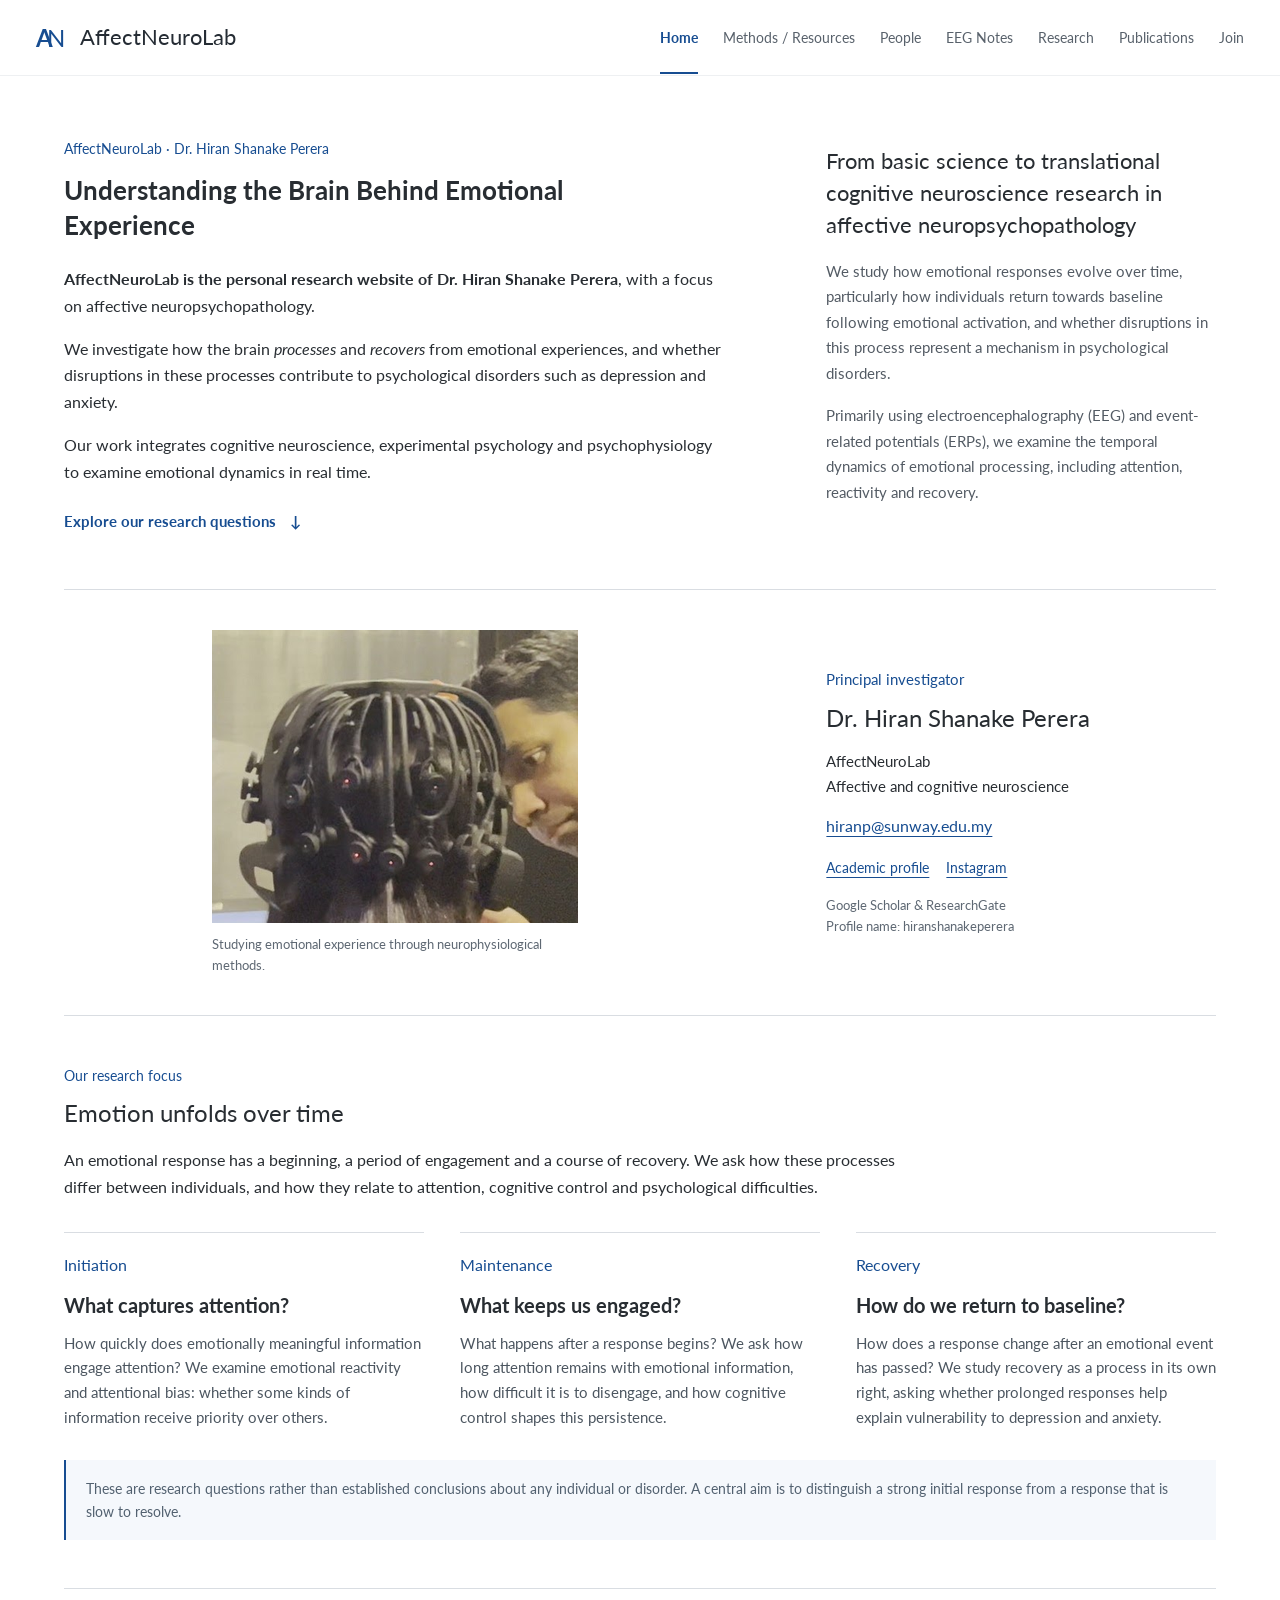
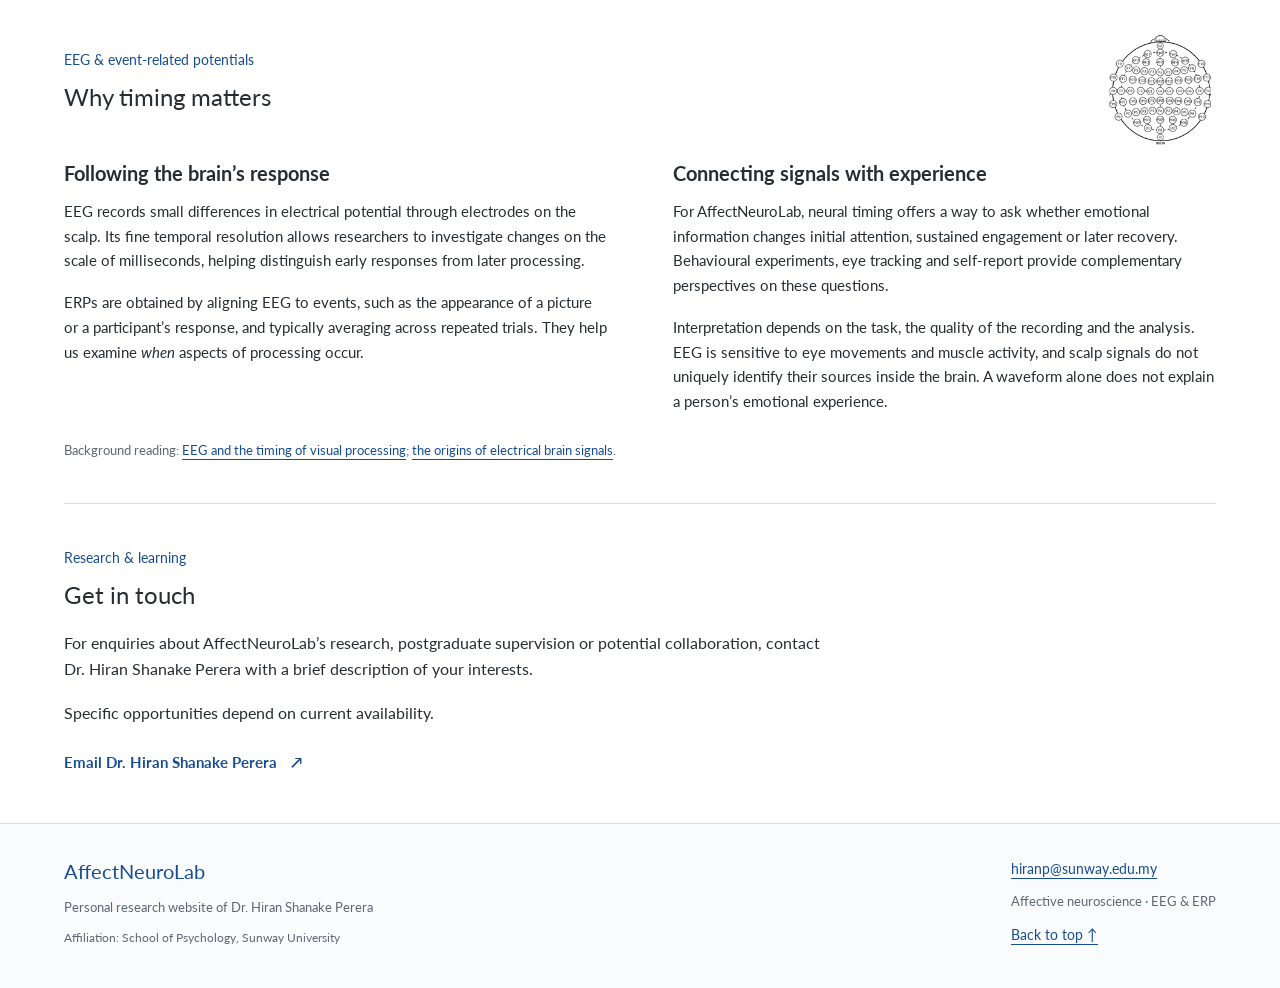
==== index.html @ 10a60ac0 "Publish AffectNeuroLab research website" ====
<!doctype html>
<html lang="en">
<head>
  <meta charset="utf-8">
  <meta name="viewport" content="width=device-width, initial-scale=1">
  <title>AffectNeuroLab | Dr. Hiran Shanake Perera</title>
  <meta name="description" content="AffectNeuroLab is the personal research website of Dr. Hiran Shanake Perera, exploring emotional processing, attention and recovery using EEG, ERP and experimental psychology.">
  <meta name="author" content="Dr. Hiran Shanake Perera">
  <meta property="og:type" content="website">
  <meta property="og:title" content="AffectNeuroLab | Dr. Hiran Shanake Perera">
  <meta property="og:description" content="Understanding the brain behind emotional experience. The personal research website of Dr. Hiran Shanake Perera, focused on affective and cognitive neuroscience.">
  <link rel="canonical" href="https://neuro-affect.github.io/">
  <meta property="og:url" content="https://neuro-affect.github.io/">
  <meta name="theme-color" content="#174d91">
  <link rel="icon" type="image/svg+xml" href="data:image/svg+xml,%3Csvg xmlns='http://www.w3.org/2000/svg' viewBox='0 0 32 32'%3E%3Crect width='32' height='32' rx='5' fill='%23174d91'/%3E%3Cpath d='M3 17h6l3-8 5 16 4-12 3 4h5' fill='none' stroke='white' stroke-width='2'/%3E%3C/svg%3E">
  <link rel="stylesheet" href="styles.css">
  <script type="application/ld+json">{"@context": "https://schema.org", "@graph": [{"@type": "ResearchOrganization", "@id": "https://neuro-affect.github.io/#lab", "name": "AffectNeuroLab", "description": "Affective and cognitive neuroscience research focused on the initiation, maintenance and recovery of emotional responses.", "member": {"@id": "https://neuro-affect.github.io/#pi"}, "url": "https://neuro-affect.github.io/"}, {"@type": "Person", "@id": "https://neuro-affect.github.io/#pi", "name": "Dr. Hiran Shanake Perera", "jobTitle": "Principal Investigator, AffectNeuroLab", "affiliation": {"@id": "https://neuro-affect.github.io/#lab"}, "email": "hiranp@sunway.edu.my"}, {"@type": "WebPage", "name": "AffectNeuroLab | Dr. Hiran Shanake Perera", "about": {"@id": "https://neuro-affect.github.io/#lab"}, "author": {"@id": "https://neuro-affect.github.io/#pi"}, "inLanguage": "en", "description": "Personal research website of Dr. Hiran Shanake Perera.", "url": "https://neuro-affect.github.io/"}]}</script>
</head>
<body>
  <a class="skip-link" href="#main">Skip to content</a>
  <header class="site-header">
    <a class="brand" href="./" aria-label="AffectNeuroLab home"><span class="brand-mark" aria-hidden="true">A<span>N</span></span>AffectNeuroLab</a>
    <button class="menu-toggle" type="button" aria-expanded="false" aria-controls="primary-nav">Menu <span aria-hidden="true">☰</span></button>
    <nav id="primary-nav" aria-label="Main navigation"><a href="index.html" aria-current="page">Home</a><a href="methods.html">Methods / Resources</a><a href="people.html">People</a><a href="eeg-notes.html">EEG Notes</a><a href="research.html">Research</a><a href="publications.html">Publications</a><a href="join.html">Join</a></nav>
  </header>

  <main id="main" class="container">
    <section class="intro two-column" aria-labelledby="intro-title">
      <div>
        <p class="eyebrow">AffectNeuroLab · Dr. Hiran Shanake Perera</p>
        <h1 id="intro-title">Understanding the Brain Behind Emotional Experience</h1>
        <p><strong>AffectNeuroLab is the personal research website of Dr. Hiran Shanake Perera</strong>, with a focus on affective neuropsychopathology.</p>
        <p>We investigate how the brain <em>processes</em> and <em>recovers</em> from emotional experiences, and whether disruptions in these processes contribute to psychological disorders such as depression and anxiety.</p>
        <p>Our work integrates cognitive neuroscience, experimental psychology and psychophysiology to examine emotional dynamics in real time.</p>
        <a class="text-link" href="#research-focus">Explore our research questions <span aria-hidden="true">↓</span></a>
      </div>
      <aside class="intro-aside">
        <h2>From basic science to translational cognitive neuroscience research in affective neuropsychopathology</h2>
        <p>We study how emotional responses evolve over time, particularly how individuals return towards baseline following emotional activation, and whether disruptions in this process represent a mechanism in psychological disorders.</p>
        <p>Primarily using electroencephalography (EEG) and event-related potentials (ERPs), we examine the temporal dynamics of emotional processing, including attention, reactivity and recovery.</p>
      </aside>
    </section>

    <section class="pi-section two-column ruled" aria-labelledby="pi-title">
      <figure class="pi-photo">
        <img src="pi-eeg.png" width="366" height="293" alt="Dr. Hiran Shanake Perera beside a participant wearing an EEG cap">
        <figcaption>Studying emotional experience through neurophysiological methods.</figcaption>
      </figure>
      <div class="pi-details">
        <p class="eyebrow">Principal investigator</p>
        <h2 id="pi-title">Dr. Hiran Shanake Perera</h2>
        <p>AffectNeuroLab<br>Affective and cognitive neuroscience</p>
        <a class="contact-link" href="mailto:hiranp@sunway.edu.my">hiranp@sunway.edu.my</a>
        <ul class="profile-links" aria-label="Principal Investigator profiles">
          <li><a href="https://tinyurl.com/HSProfile">Academic profile</a></li>
          <li><a href="https://www.instagram.com/hiranshanakeperera/">Instagram</a></li>
        </ul>
        <p class="profile-note">Google Scholar &amp; ResearchGate<br><span>Profile name: hiranshanakeperera</span></p>
      </div>
    </section>

    <section id="research-focus" class="research-section ruled" aria-labelledby="research-title">
      <p class="eyebrow">Our research focus</p>
      <h2 id="research-title">Emotion unfolds over time</h2>
      <p class="section-lead">An emotional response has a beginning, a period of engagement and a course of recovery. We ask how these processes differ between individuals, and how they relate to attention, cognitive control and psychological difficulties.</p>
      <div class="stages">
        <article><span class="stage-number">Initiation</span><h3>What captures attention?</h3><p>How quickly does emotionally meaningful information engage attention? We examine emotional reactivity and attentional bias: whether some kinds of information receive priority over others.</p></article>
        <article><span class="stage-number">Maintenance</span><h3>What keeps us engaged?</h3><p>What happens after a response begins? We ask how long attention remains with emotional information, how difficult it is to disengage, and how cognitive control shapes this persistence.</p></article>
        <article><span class="stage-number">Recovery</span><h3>How do we return to baseline?</h3><p>How does a response change after an emotional event has passed? We study recovery as a process in its own right, asking whether prolonged responses help explain vulnerability to depression and anxiety.</p></article>
      </div>
      <p class="research-note">These are research questions rather than established conclusions about any individual or disorder. A central aim is to distinguish a strong initial response from a response that is slow to resolve.</p>
    </section>

    <section class="eeg-section ruled" aria-labelledby="eeg-title">
      <div class="eeg-heading"><div><p class="eyebrow">EEG &amp; event-related potentials</p><h2 id="eeg-title">Why timing matters</h2></div><img src="electrode-layout.png" width="185" height="195" alt="Scalp electrode placement diagram from the original lab website" loading="lazy"></div>
      <div class="method-columns">
        <article><h3>Following the brain’s response</h3><p>EEG records small differences in electrical potential through electrodes on the scalp. Its fine temporal resolution allows researchers to investigate changes on the scale of milliseconds, helping distinguish early responses from later processing.</p><p>ERPs are obtained by aligning EEG to events, such as the appearance of a picture or a participant’s response, and typically averaging across repeated trials. They help us examine <em>when</em> aspects of processing occur.</p></article>
        <article><h3>Connecting signals with experience</h3><p>For AffectNeuroLab, neural timing offers a way to ask whether emotional information changes initial attention, sustained engagement or later recovery. Behavioural experiments, eye tracking and self-report provide complementary perspectives on these questions.</p><p>Interpretation depends on the task, the quality of the recording and the analysis. EEG is sensitive to eye movements and muscle activity, and scalp signals do not uniquely identify their sources inside the brain. A waveform alone does not explain a person’s emotional experience.</p></article>
      </div>
      <p class="source-note">Background reading: <a href="https://www.nature.com/articles/s41598-017-16377-3">EEG and the timing of visual processing</a>; <a href="https://www.nature.com/articles/nrn3241">the origins of electrical brain signals</a>.</p>
    </section>

    <section class="contact-section ruled" aria-labelledby="connect-title">
      <div><p class="eyebrow">Research &amp; learning</p><h2 id="connect-title">Get in touch</h2><p>For enquiries about AffectNeuroLab’s research, postgraduate supervision or potential collaboration, contact Dr. Hiran Shanake Perera with a brief description of your interests.</p><p>Specific opportunities depend on current availability.</p><a class="text-link" href="mailto:hiranp@sunway.edu.my">Email Dr. Hiran Shanake Perera <span aria-hidden="true">↗</span></a></div>
    </section>
  </main>

  <footer><div class="container footer-inner"><div><strong>AffectNeuroLab</strong><p>Personal research website of Dr. Hiran Shanake Perera</p><p class="footer-affiliation">Affiliation: School of Psychology, Sunway University</p></div><div><a href="mailto:hiranp@sunway.edu.my">hiranp@sunway.edu.my</a><p>Affective neuroscience · EEG &amp; ERP</p><a href="#main">Back to top ↑</a></div></div></footer>
<script src="main.js"></script>
</body>
</html>
---- styles.css ----
@font-face{font-family:Lato;src:url("Lato-Regular.ttf") format("truetype");font-style:normal;font-weight:400;font-display:swap}
@font-face{font-family:Lato;src:url("Lato-Bold.ttf") format("truetype");font-style:normal;font-weight:700;font-display:swap}
@font-face{font-family:Lato;src:url("Lato-Italic.ttf") format("truetype");font-style:italic;font-weight:400;font-display:swap}
:root{--blue:#174d91;--ink:#282d32;--muted:#5e6873;--line:#d9dde2;--pale:#f5f8fc;--max:1152px}*{box-sizing:border-box}html{scroll-behavior:smooth;scroll-padding-top:35px}body{margin:0;background:#fff;color:var(--ink);font-family:Lato,Arial,sans-serif;font-size:16px;line-height:1.65}a{color:var(--blue);text-underline-offset:4px}a:hover{text-decoration-thickness:2px}button{font:inherit}a:focus-visible,button:focus-visible{outline:3px solid #377bc9;outline-offset:5px}img{max-width:100%;height:auto;display:block}h1,h2,h3,p,figure{margin:0}p+p{margin-top:17px}h1{font-size:26px;line-height:1.35;font-weight:700;letter-spacing:0;margin:13px 0 23px;max-width:580px}h2{font-size:24px;font-weight:400;line-height:1.4;letter-spacing:0;margin-bottom:18px}h3{font-size:20px;line-height:1.4;font-weight:700;margin:12px 0}strong{font-weight:700}.container{width:min(var(--max),calc(100% - 64px));margin:auto}.site-header{min-height:76px;padding:0 36px;display:flex;align-items:center;justify-content:space-between;gap:26px;border-bottom:1px solid #eef0f2}.brand{display:inline-flex;align-items:center;gap:16px;text-decoration:none;color:#252c34;font-size:22px;font-weight:400;white-space:nowrap}.brand-mark{font-size:24px;letter-spacing:-6px;font-weight:650;color:var(--blue);padding-right:5px}.brand-mark span{font-weight:400}.site-header nav{display:flex;align-items:center;gap:25px}.site-header nav a,.site-header nav button{border:0;background:none;padding:25px 0;color:#58616b;font-size:14px;white-space:nowrap;text-decoration:none;cursor:pointer}.site-header nav [aria-current]{color:var(--blue);font-weight:700;box-shadow:inset 0 -2px var(--blue)}.site-header nav button:hover{color:var(--blue)}.menu-toggle{display:none}.two-column{display:grid;grid-template-columns:minmax(0,1.7fr) minmax(0,1fr);gap:100px}.intro{padding:61px 0 55px}.eyebrow{font-size:14px;letter-spacing:0;text-transform:none;font-weight:400;color:var(--blue)}.intro-aside{padding-top:8px}.intro-aside h2{font-size:22px;line-height:1.45;font-weight:400;margin-bottom:18px}.intro-aside p{font-size:15px;line-height:1.7;color:#535b64}.text-link{display:inline-block;margin-top:24px;font-size:15px;font-weight:700;text-decoration:none}.text-link span{margin-left:10px}.ruled{border-top:1px solid var(--line)}.pi-section{padding:40px 0;align-items:center}.pi-photo{width:366px;margin-left:auto;margin-right:auto}.pi-photo img{width:366px}.pi-photo figcaption{font-size:13px;color:var(--muted);line-height:1.55;margin-top:11px}.pi-details h2{font-size:24px;margin-top:9px;margin-bottom:14px}.pi-details p{font-size:15px}.contact-link{display:inline-block;margin-top:15px}.profile-links{display:flex;gap:8px 17px;flex-wrap:wrap;list-style:none;margin:16px 0;padding:0;font-size:14px}.profile-note{font-size:13px!important;color:var(--muted)}.profile-note span{font-size:13px}.research-section{padding:48px 0}.research-section h2,.eeg-section h2,.affiliation-section h2{margin-top:9px}.section-lead{max-width:835px}.stages{display:grid;grid-template-columns:repeat(3,1fr);gap:36px;margin-top:32px}.stages article{border-top:1px solid var(--line);padding-top:19px}.stage-number{font-size:16px;letter-spacing:0;text-transform:none;color:var(--blue);font-weight:400}.stages p{font-size:15px;color:#4c5660}.research-note{margin-top:30px;padding:17px 20px;background:var(--pale);border-left:2px solid var(--blue);font-size:14px;color:#526170}.eeg-section{padding:42px 0}.eeg-heading{display:flex;justify-content:space-between;align-items:center;margin-bottom:10px;gap:24px}.eeg-heading img{width:112px}.method-columns{display:grid;grid-template-columns:1fr 1fr;gap:65px}.method-columns h3{margin-top:0}.method-columns p{font-size:15px}.source-note{font-size:13px;color:var(--muted);margin-top:26px}.affiliation-section{display:grid;grid-template-columns:1fr 1fr;gap:100px;padding:44px 0 53px;align-items:center}.affiliation{max-width:366px;margin:auto;text-align:center}.affiliation p{font-size:14px;line-height:1.9;margin-top:18px}.affiliation-section>div>p:not(.eyebrow){font-size:15px}footer{border-top:1px solid var(--line);padding:31px 0;background:#fafbfc}.footer-inner{display:flex;justify-content:space-between;gap:24px}.footer-inner strong{font-size:20px;color:var(--blue);font-weight:400}.footer-inner p{font-size:13px;color:var(--muted);margin:9px 0}.footer-inner a{font-size:14px}.review-note{text-align:center;padding:10px 20px;font-size:12px;color:#65707c;border-top:1px solid #e7ebf0}.skip-link{position:absolute;left:16px;top:-100px;background:#fff;padding:10px;z-index:3}.skip-link:focus{top:10px}dialog{border:1px solid var(--line);padding:35px;max-width:480px;width:calc(100% - 40px);color:var(--ink)}dialog::backdrop{background:#16233466}dialog h2{margin-top:10px}dialog p{font-size:15px}.dialog-close{position:absolute;right:10px;top:4px;background:transparent;border:0;font-size:28px;cursor:pointer}.dialog-return{margin-top:25px;background:var(--blue);color:white;border:0;padding:10px 18px;cursor:pointer}
@media(min-width:1600px){.intro{padding-top:67px;padding-bottom:62px}}@media(max-width:1150px){.site-header{padding:0 24px;flex-wrap:wrap;gap:0;justify-content:center;padding-top:15px}.site-header nav{gap:25px;width:100%;justify-content:center}.site-header nav a,.site-header nav button{padding:16px 0}.two-column{gap:55px}.affiliation-section{gap:55px}}@media(max-width:760px){.container{width:calc(100% - 40px)}.site-header{justify-content:space-between;padding:16px 20px;min-height:70px}.brand{font-size:21px}.menu-toggle{display:block;border:1px solid var(--line);background:#fff;padding:6px 10px;color:var(--blue);font-size:14px}.menu-toggle span{margin-left:9px}.site-header nav{display:none;align-items:stretch;padding-top:17px;gap:0}.site-header nav.is-open{display:flex;flex-direction:column}.site-header nav a,.site-header nav button{text-align:left;padding:11px 0;font-size:16px}.site-header nav [aria-current]{box-shadow:none}.two-column,.method-columns,.affiliation-section{grid-template-columns:1fr;gap:30px}.intro{padding:36px 0}.intro-aside{border-left:2px solid #c8d9ed;padding:0 0 0 20px}.intro-aside h2{font-size:21px}h1{font-size:25px}.eyebrow{font-size:14px;letter-spacing:0}.pi-section{padding:32px 0}.pi-photo{max-width:100%;margin:0}.pi-details h2{font-size:25px}.stages{grid-template-columns:1fr;gap:25px;margin-top:25px}.research-section{padding:34px 0}.stages p,.method-columns p,.intro-aside p{font-size:16px}.eeg-heading img{width:85px}.eeg-heading{align-items:flex-start;margin-bottom:22px}.eeg-heading h2{font-size:24px}.eeg-heading .eyebrow{max-width:210px}.eeg-section{padding:32px 0}.affiliation-section{padding:34px 0}.affiliation{order:2;margin-top:10px}.footer-inner{flex-direction:column}.review-note{font-size:12px}}@media(prefers-reduced-motion:reduce){html{scroll-behavior:auto}}

.contact-section{padding:42px 0 48px}.contact-section>div{max-width:760px}.contact-section h2{margin-top:9px}.footer-inner .footer-affiliation{font-size:12px;color:var(--muted)}

/* Shared article pages */
.page-intro{padding:48px 0 32px;border-bottom:1px solid var(--line)}.page-intro h1{margin:10px 0 16px}.page-intro>p:last-child{max-width:800px;color:#4c5660}.reading-layout{display:grid;grid-template-columns:210px minmax(0,1fr);gap:58px;padding:36px 0 60px}.contents{align-self:start;position:sticky;top:25px}.contents p{font-size:14px;color:var(--muted);margin-bottom:12px}.contents a{display:block;padding:7px 0;font-size:14px;text-decoration:none}.contents a:hover{text-decoration:underline}.article-section{padding:0 0 32px;margin-bottom:30px;border-bottom:1px solid var(--line);scroll-margin-top:30px}.article-section:last-child{border-bottom:0;margin-bottom:0;padding-bottom:0}.article-section h2{color:var(--blue);font-size:23px}.article-section h3{font-size:19px;margin-top:25px}.article-section p{margin-top:15px}.article-section ul,.article-section ol{padding-left:23px}.article-section li{padding-left:3px;margin-bottom:12px}.reference-images{display:flex;gap:40px;align-items:start;margin:0 0 28px}.reference-images figure{max-width:285px}.reference-images img{object-fit:contain;max-width:100%}figcaption{font-size:13px;line-height:1.5;color:var(--muted);margin-top:10px}.definition-list{margin:24px 0}.definition-list dt{font-weight:700;margin-top:24px}.definition-list dd{margin:7px 0 0}.table-wrap{overflow-x:auto;margin:20px 0 25px}table{border-collapse:collapse;width:100%;font-size:15px;line-height:1.6}caption{text-align:left;margin-bottom:12px;font-size:14px;color:var(--muted)}th,td{text-align:left;vertical-align:top;padding:13px 14px;border-bottom:1px solid var(--line)}thead{background:#f5f8fc}th{font-weight:700}tbody th{width:23%}details{border-top:1px solid var(--line);padding:16px 0}details:last-child{border-bottom:1px solid var(--line)}summary{cursor:pointer;font-weight:700;padding-right:15px}summary:focus-visible{outline:3px solid #377bc9;outline-offset:4px}details p{margin-bottom:8px}.people-photos{display:flex;align-items:start;gap:28px;margin-bottom:27px}.people-photos img:first-child{width:168px}.people-photos img:last-child{width:300px}.team-categories{display:grid;grid-template-columns:repeat(3,1fr);gap:20px}.team-categories h3{font-size:17px}.team-categories p{font-size:14px;color:var(--muted)}
@media(max-width:960px){.reading-layout{grid-template-columns:170px minmax(0,1fr);gap:30px}.people-photos{gap:15px}.people-photos img:first-child{width:30%}.people-photos img:last-child{width:60%}.reference-images{gap:20px}}
@media(max-width:760px){.page-intro{padding:32px 0 25px}.reading-layout{display:block;padding-top:22px}.contents{position:static;margin-bottom:32px;padding-bottom:20px;border-bottom:1px solid var(--line)}.contents a{display:inline-block;margin-right:18px;font-size:15px}.article-section{padding-bottom:25px;margin-bottom:25px}.reference-images{flex-wrap:wrap;gap:24px}.team-categories{grid-template-columns:1fr;gap:0}th,td{padding:10px;min-width:130px}.people-photos img:last-child{width:62%}}
@media print{.site-header,.contents,.menu-toggle{display:none}.reading-layout{display:block}.container{width:100%}a{color:inherit}details{break-inside:avoid}.article-section{break-inside:auto}}

.join-imagery{margin:0 0 28px}.join-imagery img{width:100%;max-width:870px}

.project-status{display:inline-block;font-size:14px;color:var(--blue);border-bottom:1px solid #b9cce3;padding-bottom:4px;margin:0 0 14px!important}.bci-introduction{display:grid;grid-template-columns:minmax(0,1fr) 168px;gap:30px;align-items:start}.bci-introduction figure{margin-top:17px}.bci-introduction figcaption{font-size:12px}.project-sketch{margin:28px 0}.project-sketch img{width:100%;height:auto}.project-sketch figcaption{max-width:720px}@media(max-width:600px){.bci-introduction{grid-template-columns:1fr}.bci-introduction figure{margin-top:0}.project-sketch{margin:24px 0}}
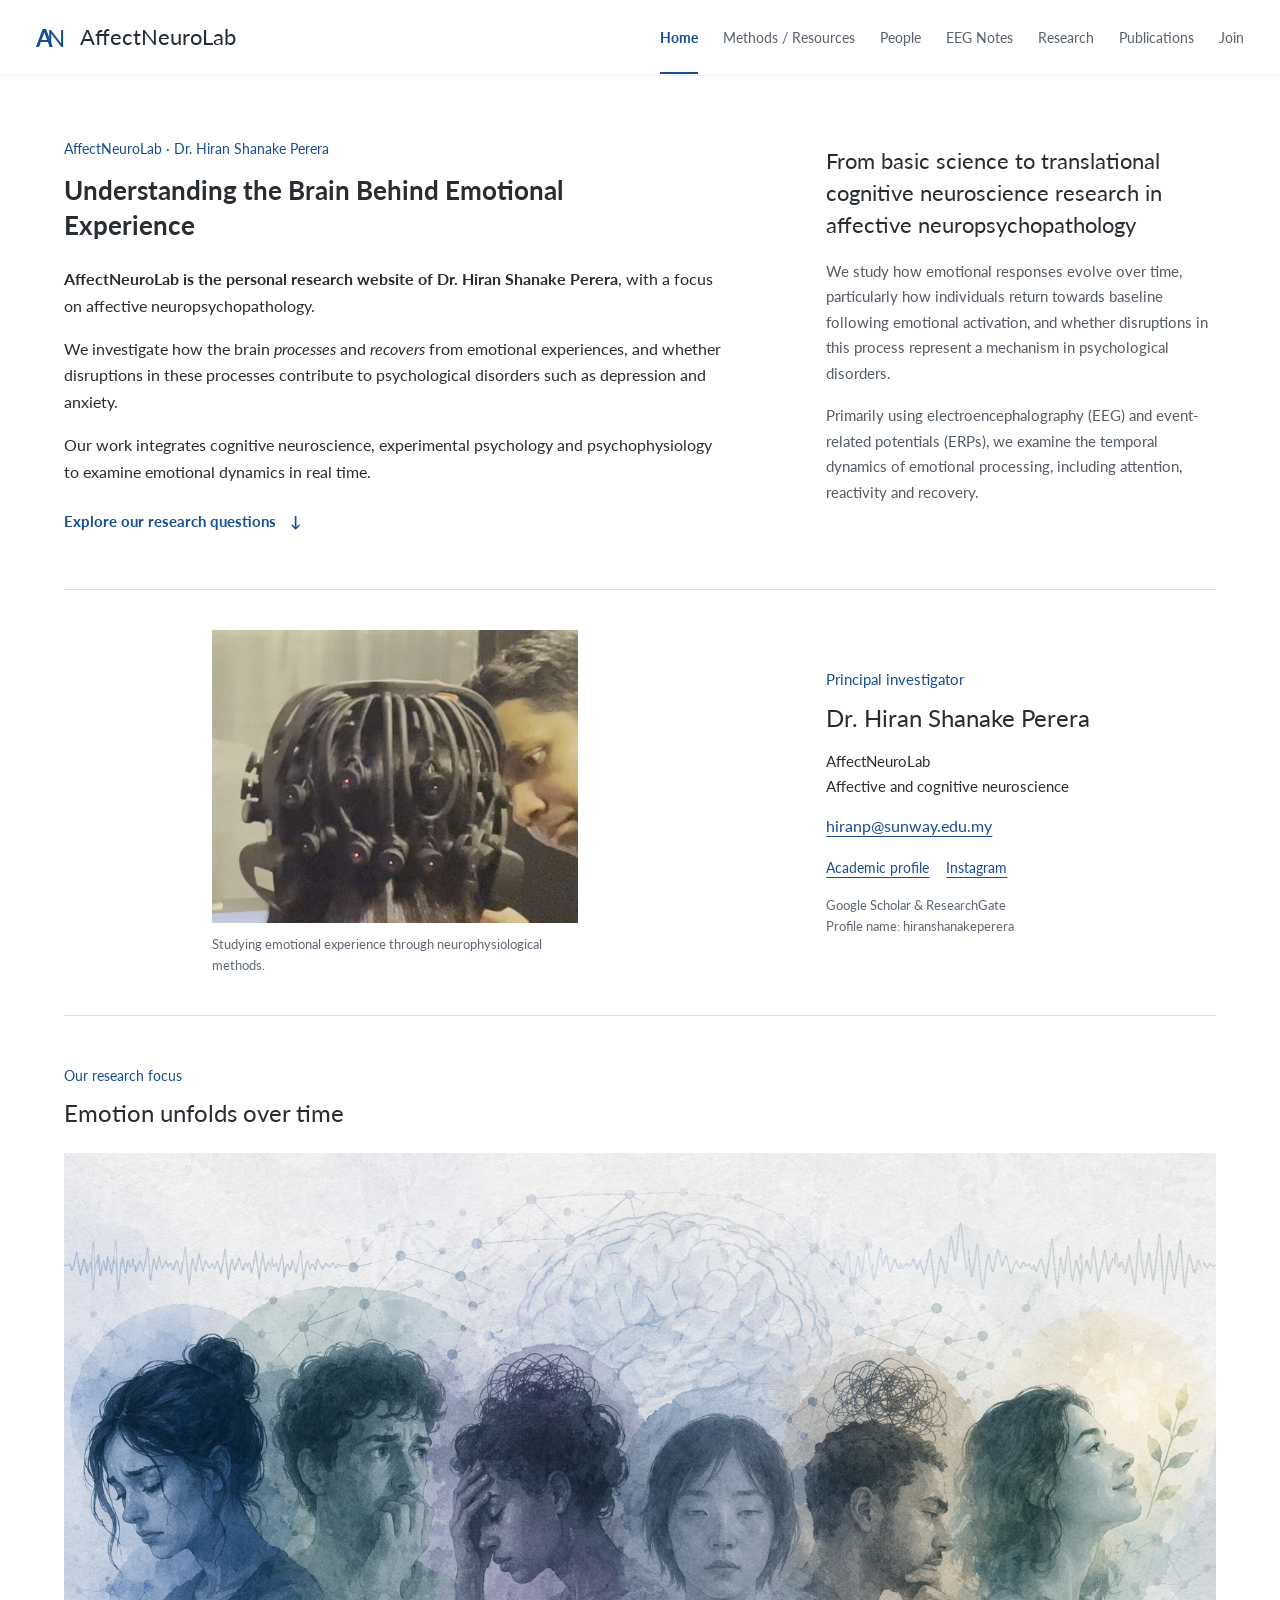
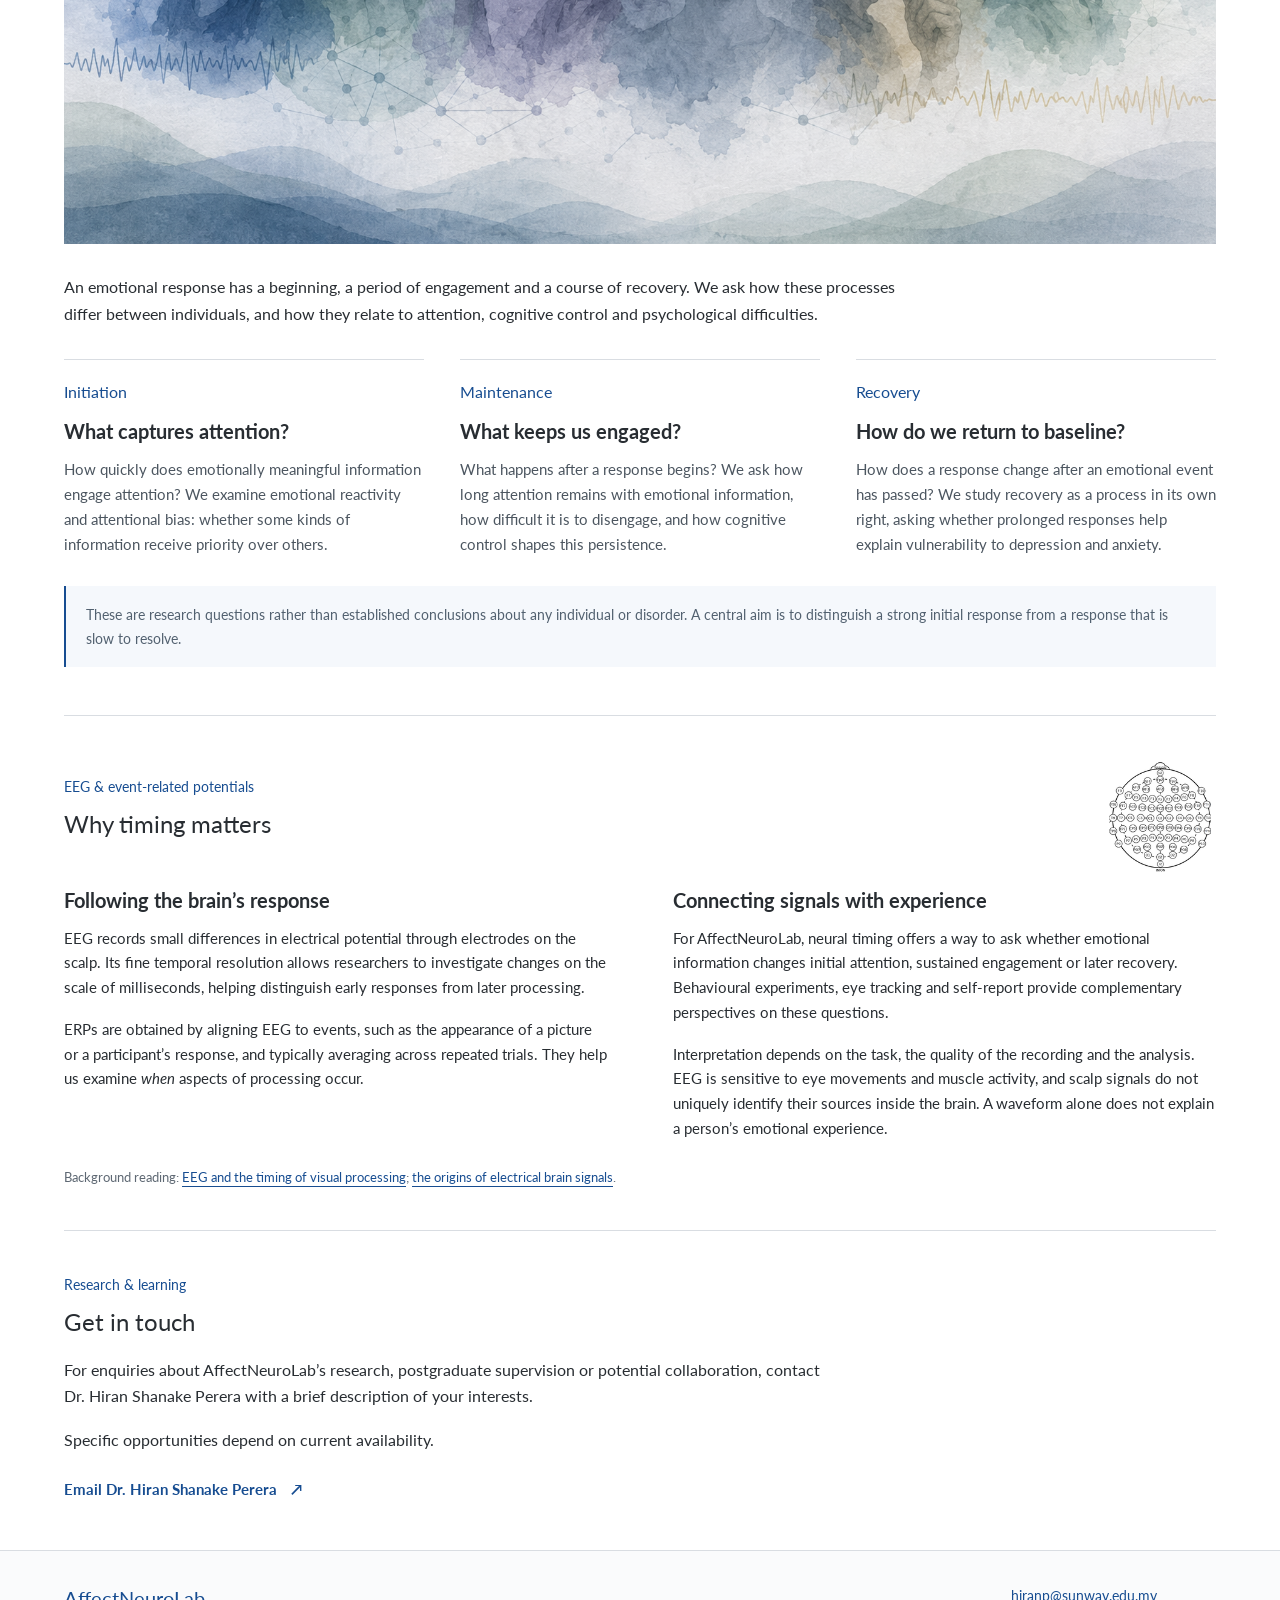
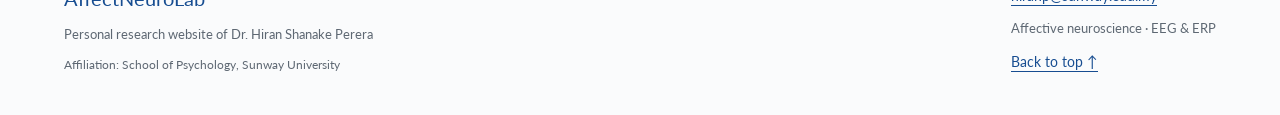
==== commit 7b7e73ae: "Update EEG workflow image and add emotional research illustration" ====
--- a/index.html
+++ b/index.html
@@ -1,6 +1,5 @@
 <!doctype html>
-<html lang="en">
-<head>
+<html lang="en"><head>
   <meta charset="utf-8">
   <meta name="viewport" content="width=device-width, initial-scale=1">
   <title>AffectNeuroLab | Dr. Hiran Shanake Perera</title>
@@ -52,7 +51,7 @@
         <p>AffectNeuroLab<br>Affective and cognitive neuroscience</p>
         <a class="contact-link" href="mailto:hiranp@sunway.edu.my">hiranp@sunway.edu.my</a>
         <ul class="profile-links" aria-label="Principal Investigator profiles">
-          <li><a href="https://tinyurl.com/HSProfile">Academic profile</a></li>
+          <li><a href="https://tinyurl.com/5etvu652">Academic profile</a></li>
           <li><a href="https://www.instagram.com/hiranshanakeperera/">Instagram</a></li>
         </ul>
         <p class="profile-note">Google Scholar &amp; ResearchGate<br><span>Profile name: hiranshanakeperera</span></p>
@@ -62,6 +61,7 @@
     <section id="research-focus" class="research-section ruled" aria-labelledby="research-title">
       <p class="eyebrow">Our research focus</p>
       <h2 id="research-title">Emotion unfolds over time</h2>
+<figure style="margin:24px 0 30px"><img src="emotions.png" width="1619" height="971" alt="Illustration of varied emotional experiences, with a brain and EEG waveforms" loading="lazy" style="width:100%;height:auto"></figure>
       <p class="section-lead">An emotional response has a beginning, a period of engagement and a course of recovery. We ask how these processes differ between individuals, and how they relate to attention, cognitive control and psychological difficulties.</p>
       <div class="stages">
         <article><span class="stage-number">Initiation</span><h3>What captures attention?</h3><p>How quickly does emotionally meaningful information engage attention? We examine emotional reactivity and attentional bias: whether some kinds of information receive priority over others.</p></article>
@@ -87,5 +87,6 @@
 
   <footer><div class="container footer-inner"><div><strong>AffectNeuroLab</strong><p>Personal research website of Dr. Hiran Shanake Perera</p><p class="footer-affiliation">Affiliation: School of Psychology, Sunway University</p></div><div><a href="mailto:hiranp@sunway.edu.my">hiranp@sunway.edu.my</a><p>Affective neuroscience · EEG &amp; ERP</p><a href="#main">Back to top ↑</a></div></div></footer>
 <script src="main.js"></script>
-</body>
-</html>
+
+
+</body><div id="codex-browser-sidebar-comments-root" style="position: fixed; inset: 0px; pointer-events: none; z-index: 2147483647;"></div></html>
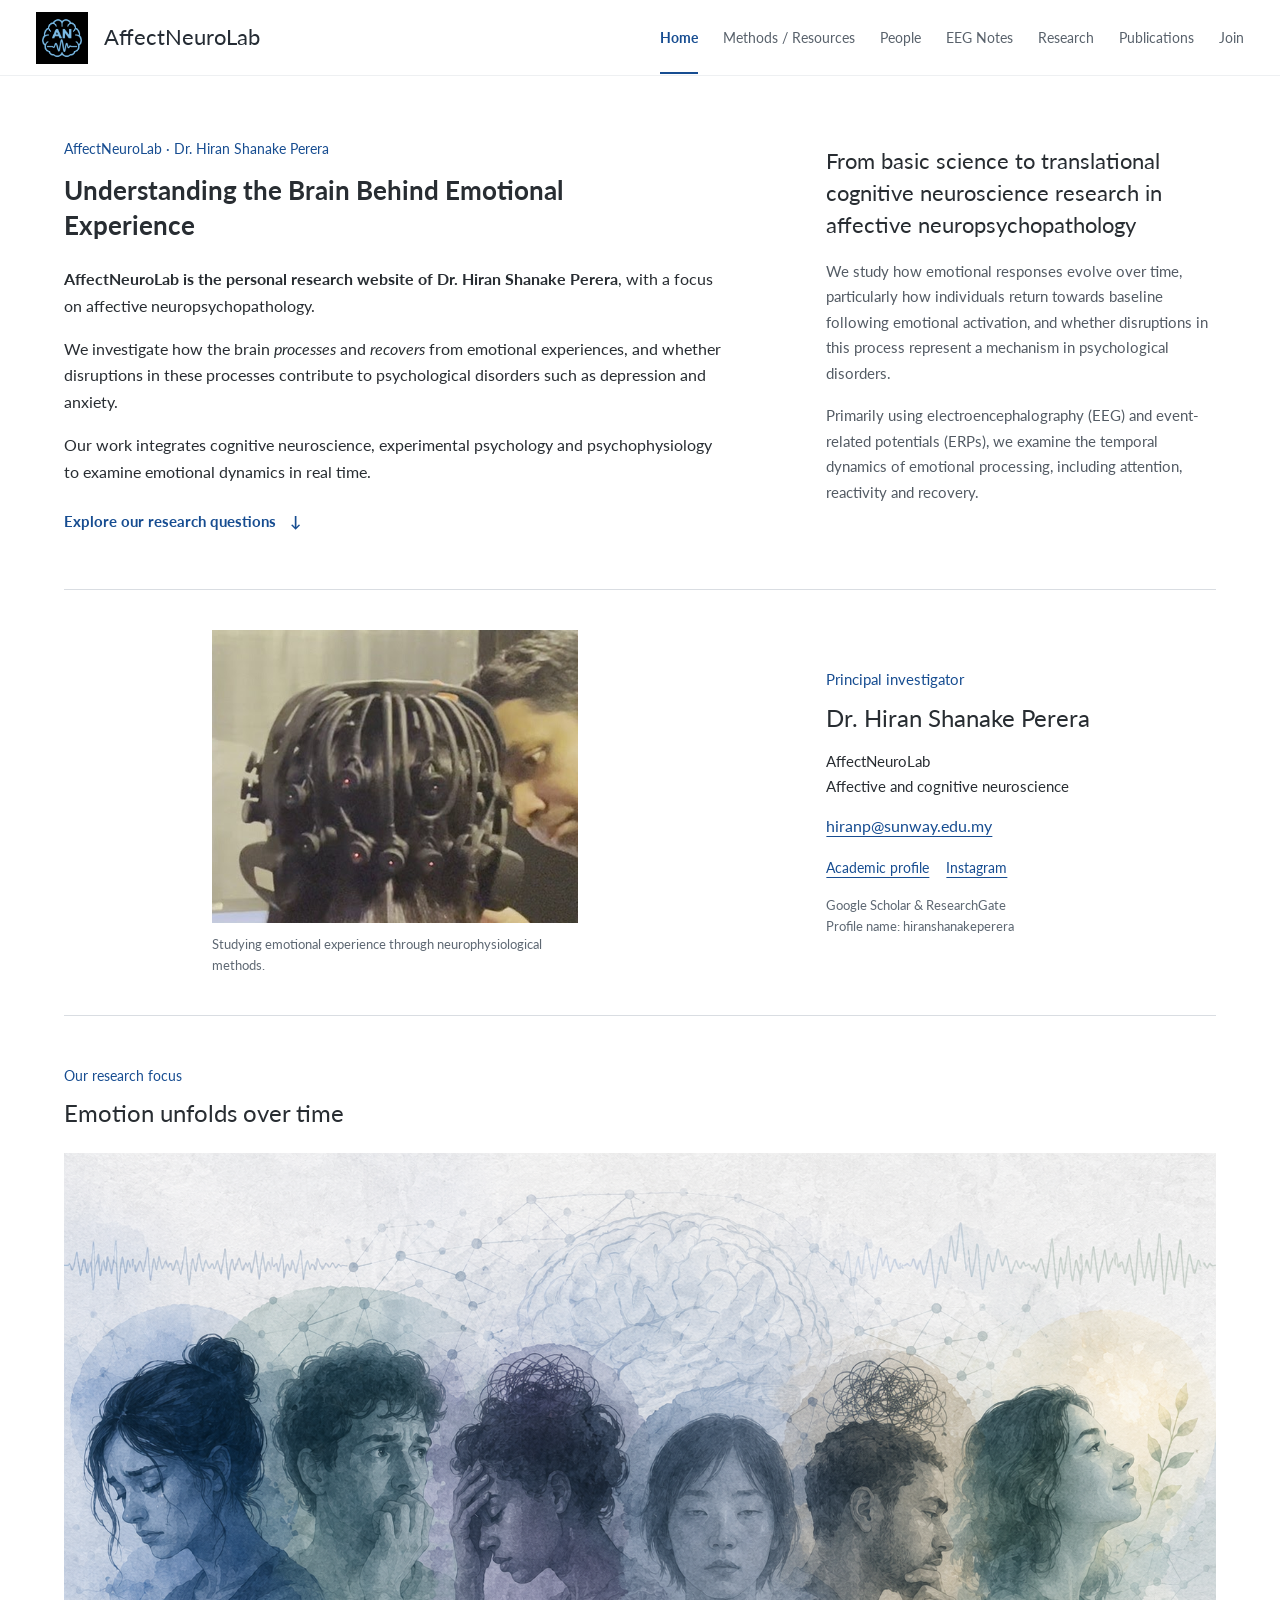
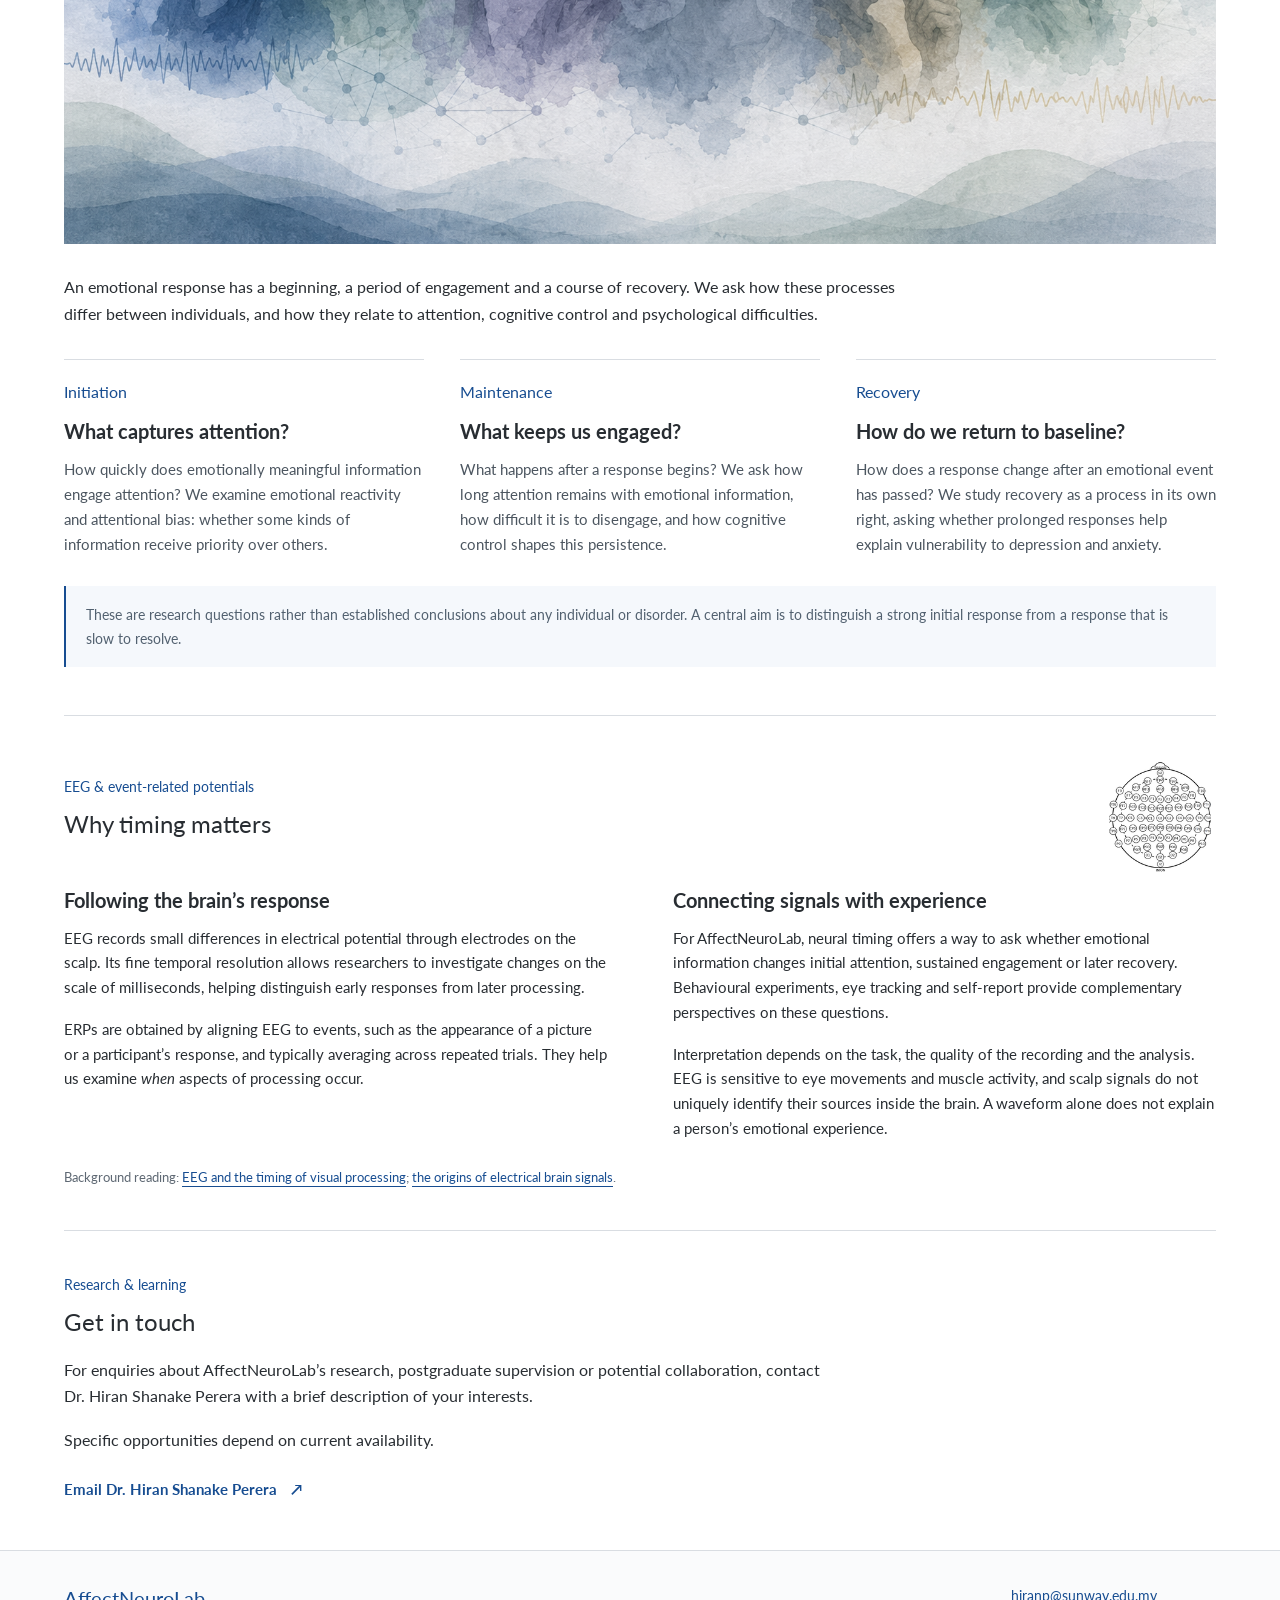
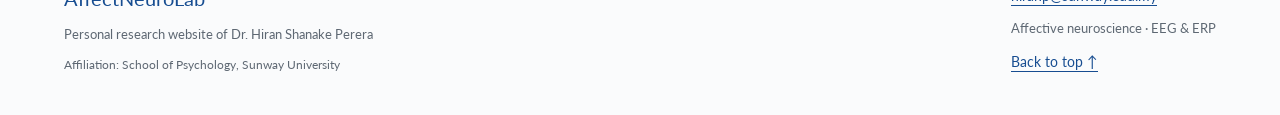
==== commit 13bf9d96: "Use AN brain and EEG logo on black across website" ====
--- a/index.html
+++ b/index.html
@@ -11,14 +11,15 @@
   <link rel="canonical" href="https://neuro-affect.github.io/">
   <meta property="og:url" content="https://neuro-affect.github.io/">
   <meta name="theme-color" content="#174d91">
-  <link rel="icon" type="image/svg+xml" href="data:image/svg+xml,%3Csvg xmlns='http://www.w3.org/2000/svg' viewBox='0 0 32 32'%3E%3Crect width='32' height='32' rx='5' fill='%23174d91'/%3E%3Cpath d='M3 17h6l3-8 5 16 4-12 3 4h5' fill='none' stroke='white' stroke-width='2'/%3E%3C/svg%3E">
+  
   <link rel="stylesheet" href="styles.css">
   <script type="application/ld+json">{"@context": "https://schema.org", "@graph": [{"@type": "ResearchOrganization", "@id": "https://neuro-affect.github.io/#lab", "name": "AffectNeuroLab", "description": "Affective and cognitive neuroscience research focused on the initiation, maintenance and recovery of emotional responses.", "member": {"@id": "https://neuro-affect.github.io/#pi"}, "url": "https://neuro-affect.github.io/"}, {"@type": "Person", "@id": "https://neuro-affect.github.io/#pi", "name": "Dr. Hiran Shanake Perera", "jobTitle": "Principal Investigator, AffectNeuroLab", "affiliation": {"@id": "https://neuro-affect.github.io/#lab"}, "email": "hiranp@sunway.edu.my"}, {"@type": "WebPage", "name": "AffectNeuroLab | Dr. Hiran Shanake Perera", "about": {"@id": "https://neuro-affect.github.io/#lab"}, "author": {"@id": "https://neuro-affect.github.io/#pi"}, "inLanguage": "en", "description": "Personal research website of Dr. Hiran Shanake Perera.", "url": "https://neuro-affect.github.io/"}]}</script>
+<link rel="icon" type="image/png" href="an-logo-black.png">
 </head>
 <body>
   <a class="skip-link" href="#main">Skip to content</a>
   <header class="site-header">
-    <a class="brand" href="./" aria-label="AffectNeuroLab home"><span class="brand-mark" aria-hidden="true">A<span>N</span></span>AffectNeuroLab</a>
+    <a class="brand" href="./" aria-label="AffectNeuroLab home"><img src="an-logo-black.png" width="52" height="52" alt="" style="width:52px;height:52px;object-fit:contain;flex-shrink:0">AffectNeuroLab</a>
     <button class="menu-toggle" type="button" aria-expanded="false" aria-controls="primary-nav">Menu <span aria-hidden="true">☰</span></button>
     <nav id="primary-nav" aria-label="Main navigation"><a href="index.html" aria-current="page">Home</a><a href="methods.html">Methods / Resources</a><a href="people.html">People</a><a href="eeg-notes.html">EEG Notes</a><a href="research.html">Research</a><a href="publications.html">Publications</a><a href="join.html">Join</a></nav>
   </header>
@@ -89,4 +90,4 @@
 <script src="main.js"></script>
 
 
-</body><div id="codex-browser-sidebar-comments-root" style="position: fixed; inset: 0px; pointer-events: none; z-index: 2147483647;"></div></html>+<div id="codex-browser-sidebar-comments-root" style="position: fixed; inset: 0px; pointer-events: none; z-index: 2147483647;"></div></body></html>
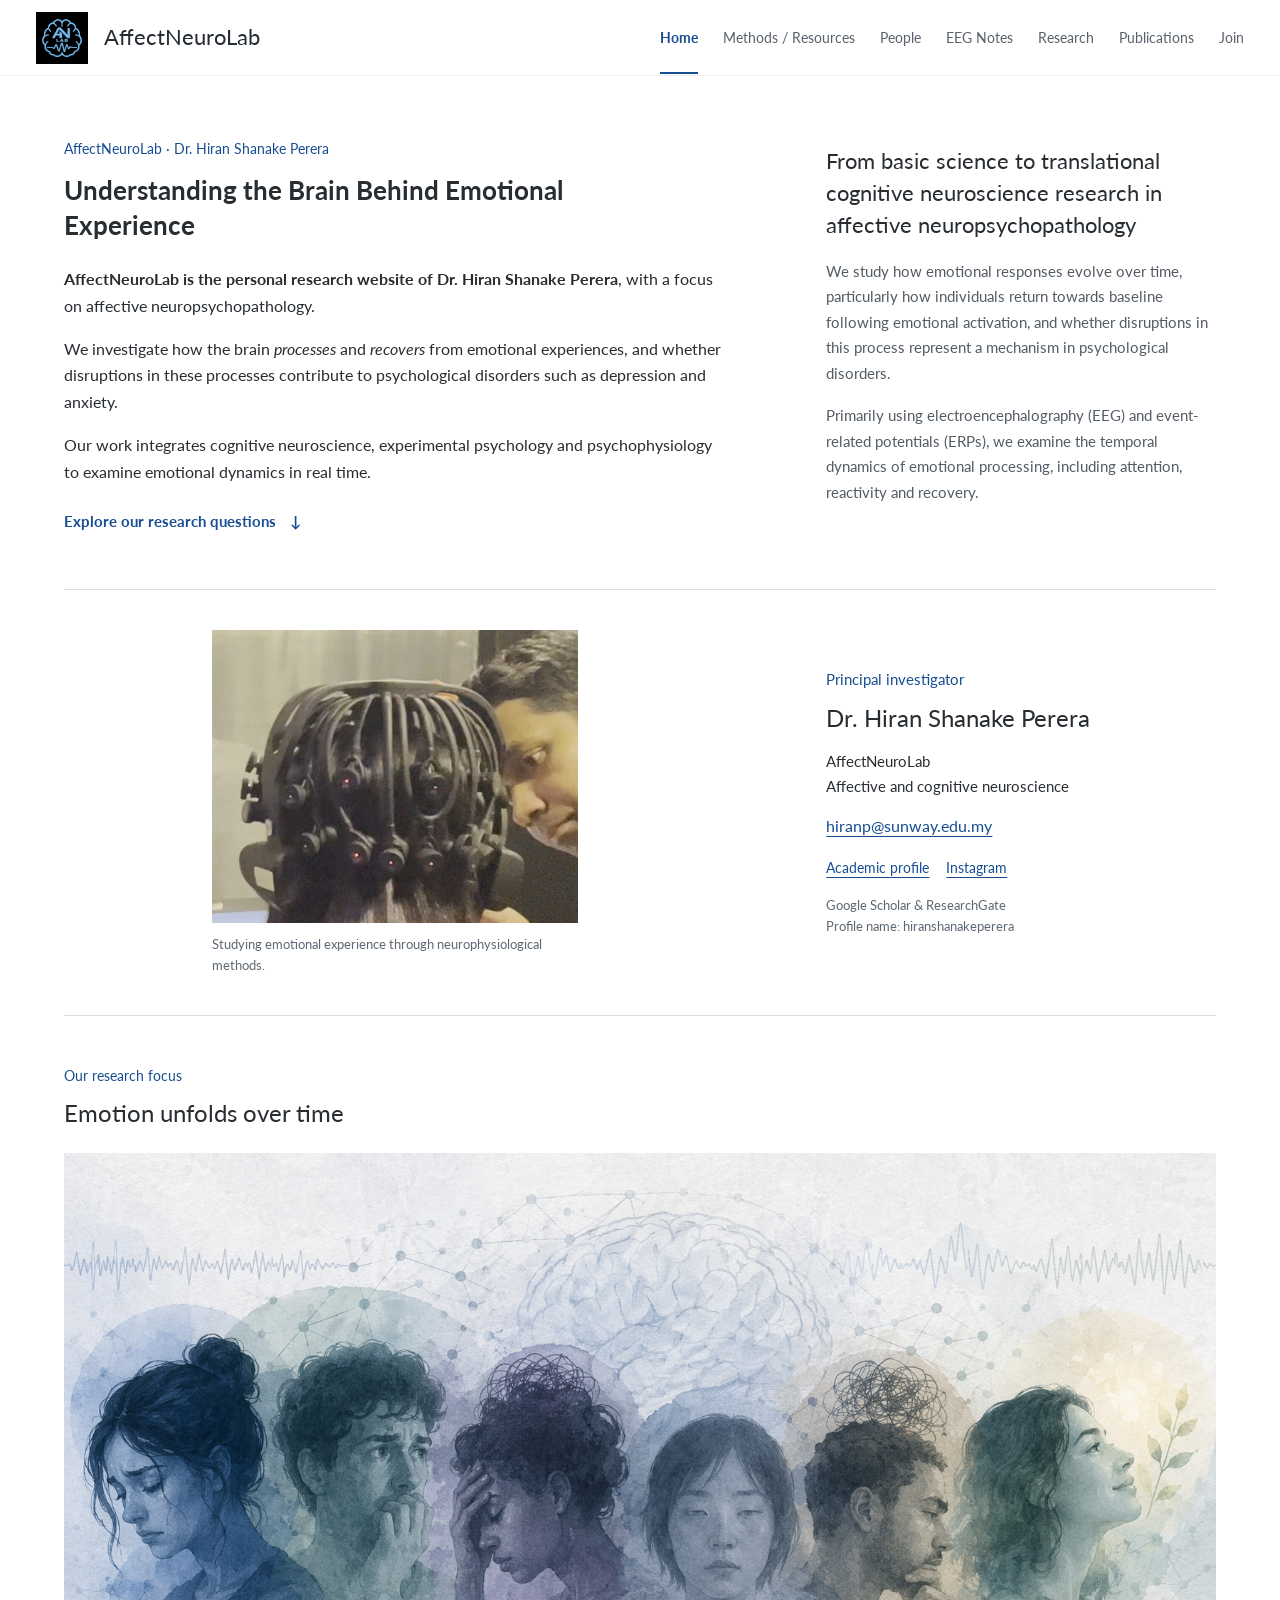
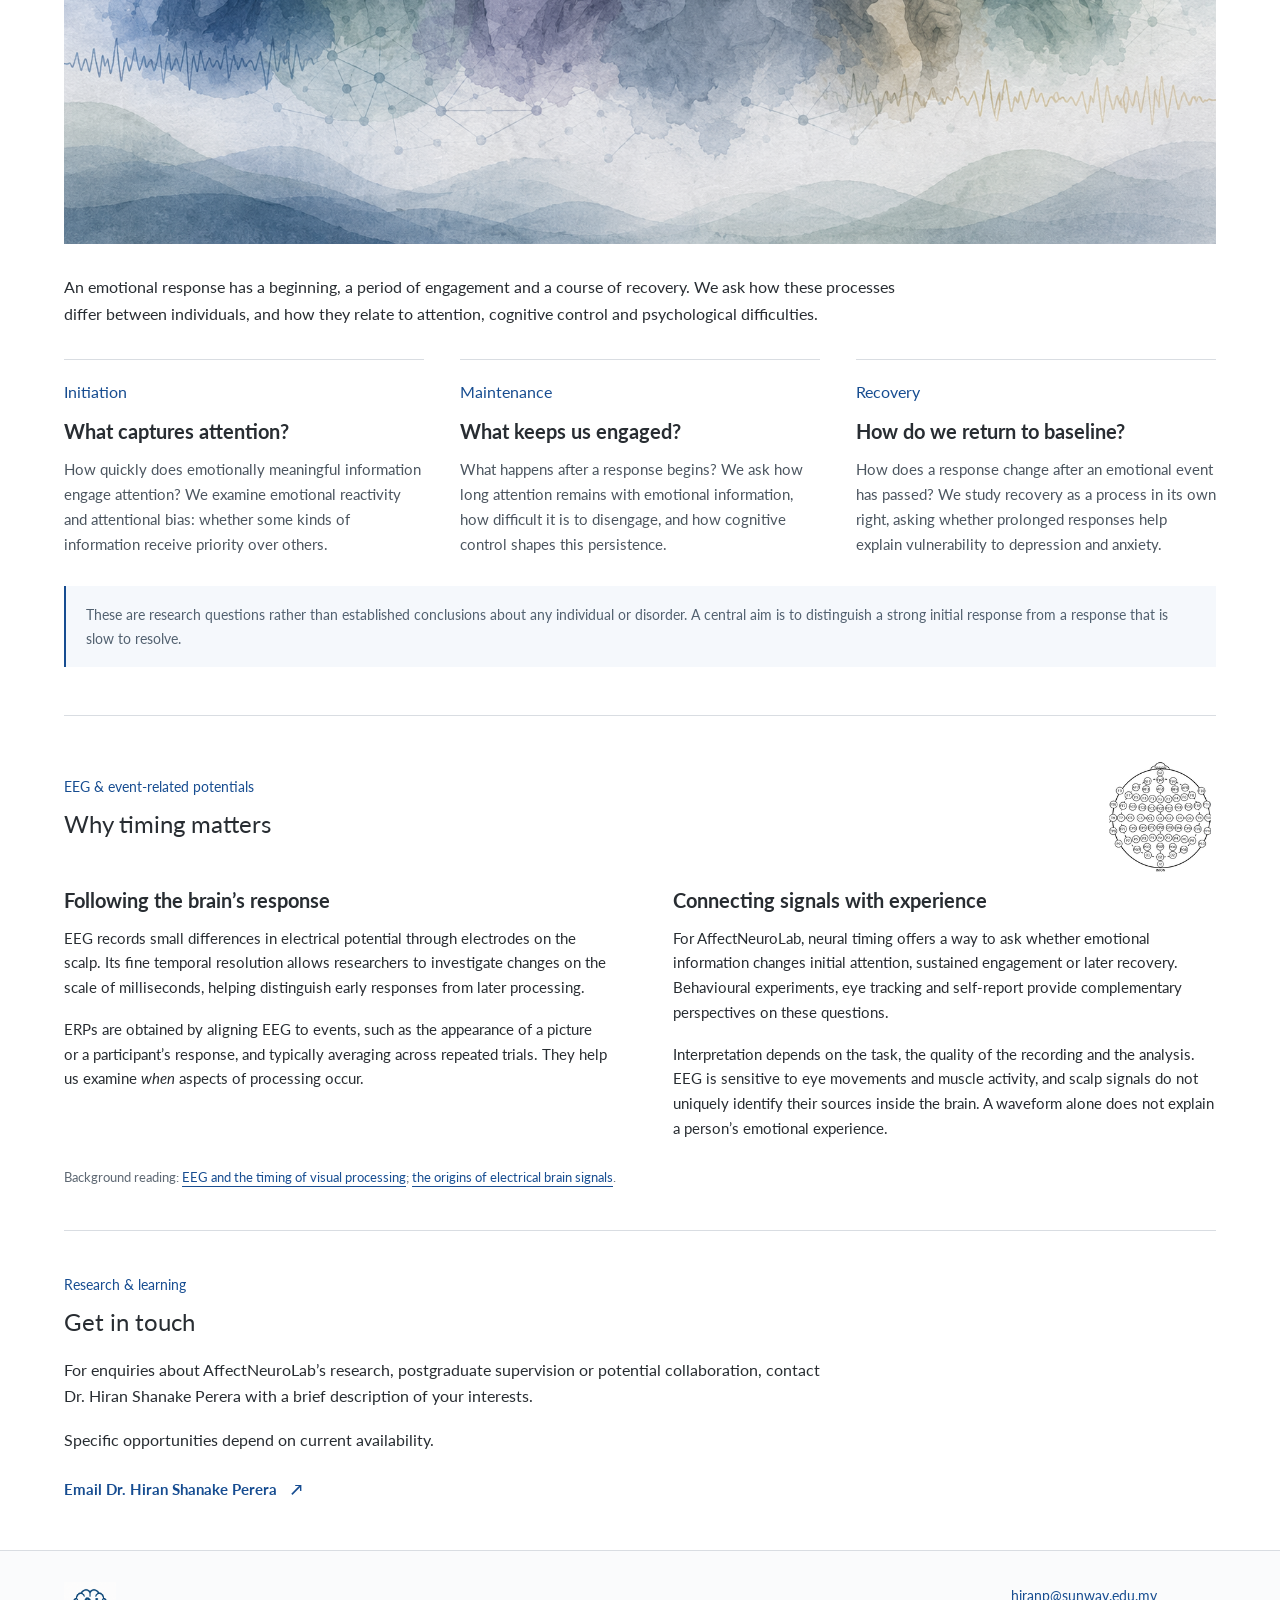
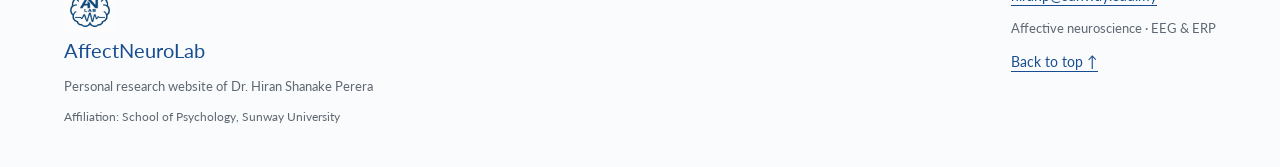
==== commit 58be4cfc: "Update joined AN LAB logos across website" ====
--- a/index.html
+++ b/index.html
@@ -14,12 +14,12 @@
   
   <link rel="stylesheet" href="styles.css">
   <script type="application/ld+json">{"@context": "https://schema.org", "@graph": [{"@type": "ResearchOrganization", "@id": "https://neuro-affect.github.io/#lab", "name": "AffectNeuroLab", "description": "Affective and cognitive neuroscience research focused on the initiation, maintenance and recovery of emotional responses.", "member": {"@id": "https://neuro-affect.github.io/#pi"}, "url": "https://neuro-affect.github.io/"}, {"@type": "Person", "@id": "https://neuro-affect.github.io/#pi", "name": "Dr. Hiran Shanake Perera", "jobTitle": "Principal Investigator, AffectNeuroLab", "affiliation": {"@id": "https://neuro-affect.github.io/#lab"}, "email": "hiranp@sunway.edu.my"}, {"@type": "WebPage", "name": "AffectNeuroLab | Dr. Hiran Shanake Perera", "about": {"@id": "https://neuro-affect.github.io/#lab"}, "author": {"@id": "https://neuro-affect.github.io/#pi"}, "inLanguage": "en", "description": "Personal research website of Dr. Hiran Shanake Perera.", "url": "https://neuro-affect.github.io/"}]}</script>
-<link rel="icon" type="image/png" href="an-logo-black.png">
+<link rel="icon" type="image/png" href="an-lab-black-v2.png">
 </head>
 <body>
   <a class="skip-link" href="#main">Skip to content</a>
   <header class="site-header">
-    <a class="brand" href="./" aria-label="AffectNeuroLab home"><img src="an-logo-black.png" width="52" height="52" alt="" style="width:52px;height:52px;object-fit:contain;flex-shrink:0">AffectNeuroLab</a>
+    <a class="brand" href="./" aria-label="AffectNeuroLab home"><img src="an-lab-black-v2.png" width="52" height="52" alt="" style="width:52px;height:52px;object-fit:contain;flex-shrink:0">AffectNeuroLab</a>
     <button class="menu-toggle" type="button" aria-expanded="false" aria-controls="primary-nav">Menu <span aria-hidden="true">☰</span></button>
     <nav id="primary-nav" aria-label="Main navigation"><a href="index.html" aria-current="page">Home</a><a href="methods.html">Methods / Resources</a><a href="people.html">People</a><a href="eeg-notes.html">EEG Notes</a><a href="research.html">Research</a><a href="publications.html">Publications</a><a href="join.html">Join</a></nav>
   </header>
@@ -86,7 +86,7 @@
     </section>
   </main>
 
-  <footer><div class="container footer-inner"><div><strong>AffectNeuroLab</strong><p>Personal research website of Dr. Hiran Shanake Perera</p><p class="footer-affiliation">Affiliation: School of Psychology, Sunway University</p></div><div><a href="mailto:hiranp@sunway.edu.my">hiranp@sunway.edu.my</a><p>Affective neuroscience · EEG &amp; ERP</p><a href="#main">Back to top ↑</a></div></div></footer>
+  <footer><div class="container footer-inner"><div><img src="an-lab-white-v2.png" width="52" height="52" alt="" loading="lazy" style="width:52px;height:52px;object-fit:contain"><strong>AffectNeuroLab</strong><p>Personal research website of Dr. Hiran Shanake Perera</p><p class="footer-affiliation">Affiliation: School of Psychology, Sunway University</p></div><div><a href="mailto:hiranp@sunway.edu.my">hiranp@sunway.edu.my</a><p>Affective neuroscience · EEG &amp; ERP</p><a href="#main">Back to top ↑</a></div></div></footer>
 <script src="main.js"></script>
 
 
